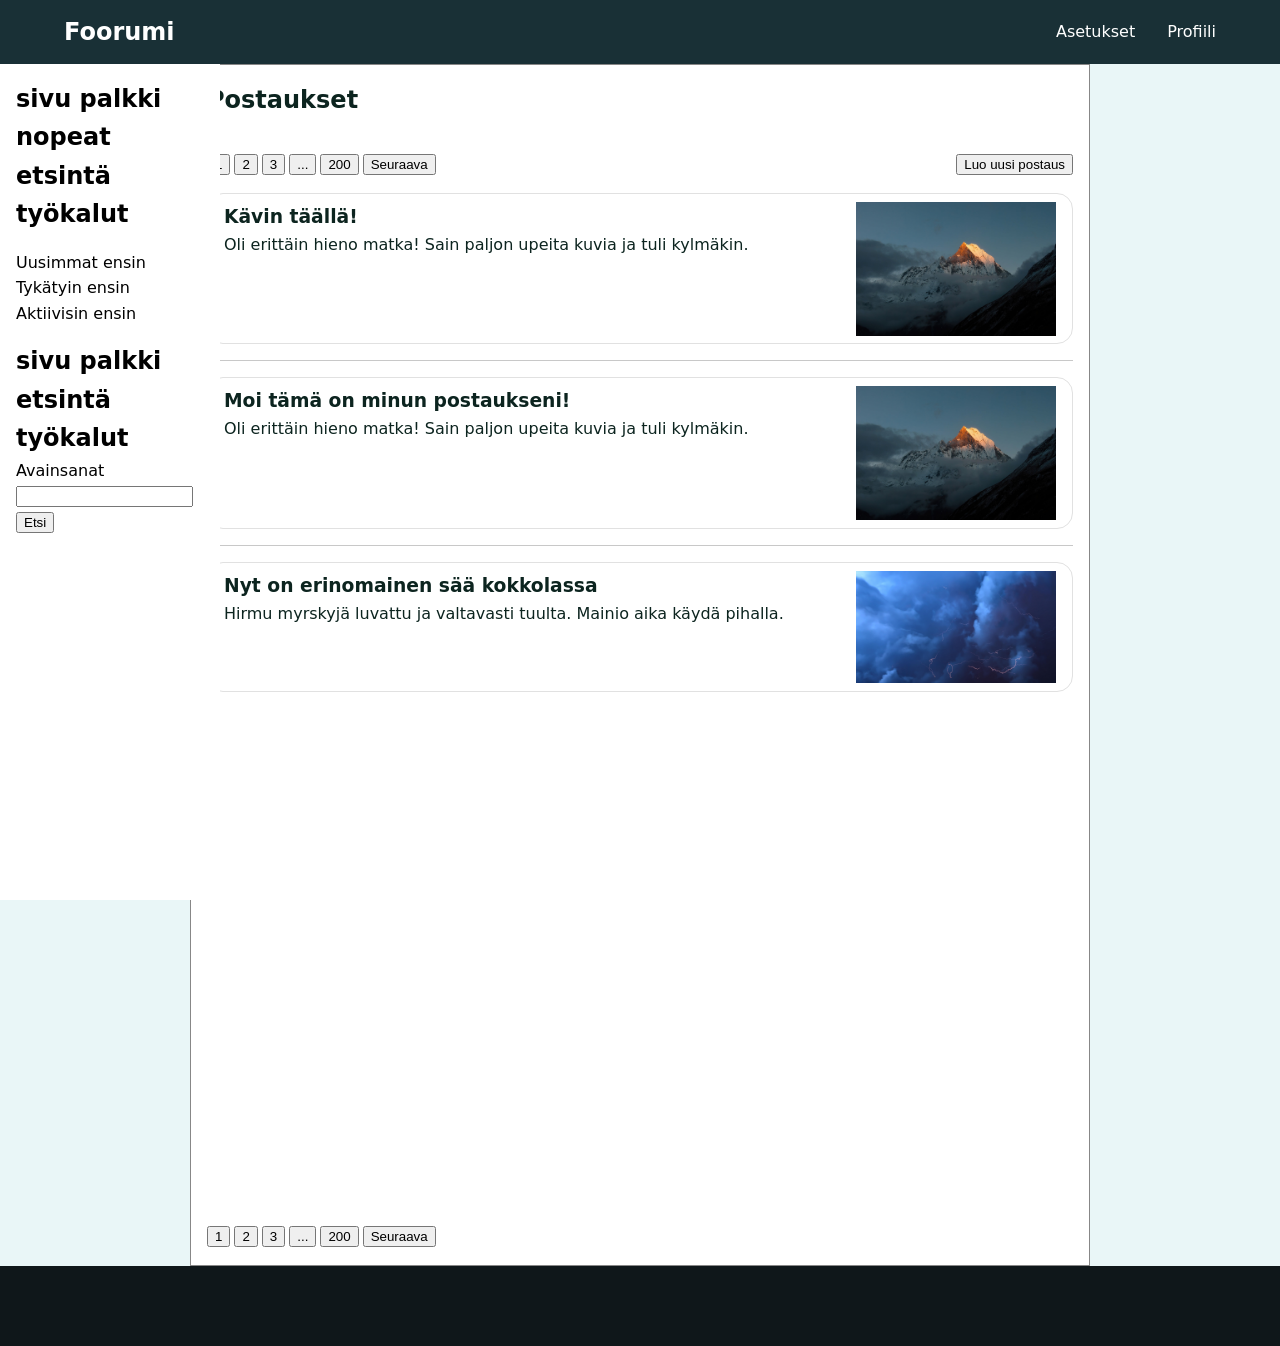
==== index.html @ 82a55884 "sidebar muutettu. Indexin main parannuksia." ====
<!DOCTYPE html>
<html lang="fi">

<head>
    <link rel="stylesheet" href="css/style.css">
    <meta charset="UTF-8">
    <meta name="viewport" content="width=device-width, initial-scale=1.0">
    <title>Foorumi</title>
</head>

<aside class="sidebar">
    <article>
        <h2>sivu palkki nopeat etsintä työkalut</h2>
        <ul>
            <li><a>Uusimmat ensin</a></li>
            <li><a>Tykätyin ensin</a></li>
            <li><a>Aktiivisin ensin</a></li>
        </ul>
    </article>
    <article>
        <h2>sivu palkki etsintä työkalut</h2>
        <label for="keywords">Avainsanat</label>
        <input id="keywords" type="text">
        <button>Etsi</button>
    </article>
</aside>

<body>
    <header>
        <nav>
            <h1 class="navbar-button">
                <a href="index.html" >Foorumi</a>
            </h1>
        </nav>
        <nav>
            <a href="index.html" class="navbar-button hover-button" >Asetukset</a>
            <a href="profile.html" class="navbar-button hover-button">Profiili</a>
        </nav>
    </header>
    <main class="main-content">
        <section class="posts-section">
            <div class="posts-top">
                <h2 class="posts-title">Postaukset</h2>
                <nav class="picker-bar">
                    <ul class="page-picker">
                        <li><button>1</button></li>
                        <li><button>2</button></li>
                        <li><button>3</button></li>
                        <li><button>...</button></li>
                        <li><button>200</button></li>
                        <li><button>Seuraava</button></li>
                    </ul>
                    <button>Luo uusi postaus</button>
                </nav>
            </div>

            <div class="post-container">
                <a href="post.html">
                    <article class="post">
                        <div class="post-text">
                            <h3>Kävin täällä!</h3>
                            <p>Oli erittäin hieno matka! Sain paljon upeita kuvia ja tuli kylmäkin.</p>
                        </div>
                        <div class="post-img">
                            <img src="images/post_images/mountains.jpg" class="post-thumbnail-image" alt="">
                        </div>

                    </article>
                </a>
                <hr>
                <a href="post.html">
                    <article class="post">
                        <div class="post-text">
                            <h3>Moi tämä on minun postaukseni!</h3>
                            <p>Oli erittäin hieno matka! Sain paljon upeita kuvia ja tuli kylmäkin.</p>
                        </div>
                        <div class="post-img">
                            <img src="images/post_images/mountains.jpg" class="post-thumbnail-image" alt="">
                        </div>

                    </article>
                </a>
                <hr>
                <a href="post.html">
                    <article class="post">
                        <div class="post-text">
                            <h3>Nyt on erinomainen sää kokkolassa</h3>
                            <p>Hirmu myrskyjä luvattu ja valtavasti tuulta. Mainio aika käydä pihalla.</p>
                        </div>
                        <div class="post-img">
                            <img src="images/post_images/storm.jpg" class="post-thumbnail-image" alt="">
                        </div>

                    </article>
                </a>
            </div>

            <div class="posts-top">
                <nav>
                    <ul class="page-picker">
                        <li><button>1</button></li>
                        <li><button>2</button></li>
                        <li><button>3</button></li>
                        <li><button>...</button></li>
                        <li><button>200</button></li>
                        <li><button>Seuraava</button></li>
                    </ul>
                </nav>
            </div>

        </section>
    </main>
    <footer>

    </footer>
</body>

</html>
---- css/style.css ----
h1,h2,h3,h4,h5,p{
    margin:0;
}
a{
    color: inherit;     
    text-decoration: none;
}
ul {
    padding:0;
    list-style:none;
}

body{
    padding:0px;
    margin:0px;
    background-color:#e9f6f7;
    font-family: system-ui, -apple-system, "Segoe UI", Roboto, sans-serif;
    line-height:1.6;
}
header {
    position:sticky;
    top:0;

    display:flex;
    justify-content: space-between;
    background-color:#193036;
    margin:0;
    padding-inline: 3rem;
    min-height:4rem;
    color:#eef2fa;


}
.main-index {
    display : grid;
    grid-template-columns: 250px 1fr;
    gap: 1.5rem;
    max-width: 1100px;
    margin-inline:auto;
    align-items: start;
    margin-top:1rem;
    color:#0c241f;

}

.sidebar {
    box-sizing:border-box;
    padding:1rem;
    position:fixed;
    top:4rem;
    left:0;
    bottom:0;
    width: max(220px, calc((100vw - 900px) / 2));
    z-index:1;
    background:white;


}
.posts-section{
    display:flex;
    flex-direction:column;
    background-color:#ffffff;
    min-height: 1200px;
    border: 1px solid rgb(135, 135, 135);
}
.posts-section > :last-child{
    margin-top:auto;
}
footer {
    position:relative;
    background-color:#0f171a;
    min-height:80px;
    z-index:100;
}
.page-picker {
    display:flex;
    gap: 0.25rem;
    justify-content: left;

}
.picker-bar{
    display:flex;
    justify-content:space-between;
    align-items:center;
    gap:1rem;
}

.posts-title{
    margin:1rem;
    margin-left:0px;
}
.posts-top {
    padding-inline:1rem;
}


.post-container{
    display:flex;
    gap:1rem;
    flex-direction:column;
}
.post {
    border:1px solid rgb(225,225,225);
    border-radius:1rem;
    min-height:3rem;
    padding-inline:1rem;
    padding-top:0.5rem;
    display:flex;
    max-height:200px;
    justify-content:space-between;
    margin: 0 1rem;
}
hr{
    border:none;
    height:1px;
    background:rgb(200,200,200);
    margin:0 1rem;
}
.post-thumbnail-image{
    max-width: 200px;
    max-height:200px;
    height: auto;
    width:auto;
}

.post:hover{
    background-color: rgb(240,240,240);
}


header nav {
    color: white;
    display: flex;
    justify-content: space-between;
    align-items: stretch;
}

.navbar-button{
    display: flex;
    align-items: center;
    padding: 0 1rem;
}

.hover-button:hover{
    background-color:rgb(29, 111, 96);
}

.selected{
    text-decoration:underline;
    text-decoration-color:rgb(244, 168, 46);
    text-decoration-thickness: 2px;
    text-underline-offset:6px;
    background-color:rgb(29, 111, 96);
}

.main-content {
    max-width: 900px;
    margin-inline:auto;
    color:#0c241f;
}
.profile-section{
    display:flex;
    flex-direction:column;
    background-color:#ffffff;
    min-height: 1200px;
    border: 1px solid rgb(135, 135, 135)
}

.profile-header {
    display: flex;
}

.profile-header-content {
    flex: 1;
    contain: size;            /* height comes from the picture only */
    display: flex;
    flex-direction: column;   /* h1 on top, text below */
    overflow: hidden;
}
    


.profile-header-text{
    flex: 1;                  /* grabs the remaining height under the h1 */
    min-height: 0;            /* allows it to be smaller than its content */
    display: flex;
    flex-direction: column;   /* items go top to bottom... */
    flex-wrap: wrap;          /* ...then wrap into a new column to the right */
    align-content: flex-start;
    align-items: flex-start;
    overflow-x: auto;

}
.profile-header-cell{
    display: flex;
    align-items:flex-start;
    margin-right:1rem;
    padding:0;
    gap:0.25rem;
}

.profile-picture{
    height:200px;
    width:200px;
}

.profile-main-content{
    background-color:#f2f2f2;
    height:1000px;
}

.profile-article{
    margin:1rem;
    background-color:white;
    border-radius:1rem;
    padding:1rem;
    max-height: 500px;
    overflow-y: auto;
    box-shadow: 0 2px 8px rgba(0, 0, 0, 0.2);
}

.me-section-image{
    max-width: 100%;
    height: auto;
}

.post-header{
    display:flex;
    justify-content:space-between;
    padding:1rem;
}

.post-image{
    max-width:500px;
    max-height:500px;
    height:auto;
    width:auto;
    border-radius:1rem;
}
.post-content{

}
.button {
    display: inline-block;
    padding: 0.5rem 0.5rem;
    border: 1px solid black;
    background: white;
    color: inherit;
    text-decoration: none;
    cursor: pointer;
}

.post-top-content{
    display:flex;

}

.post-profile-picture{
    max-width:50px;
    max-height:50px;
    height: auto;
    width:auto;
}

.comment-section{
    padding:2rem;
    background-color:#f2f2f2;
}
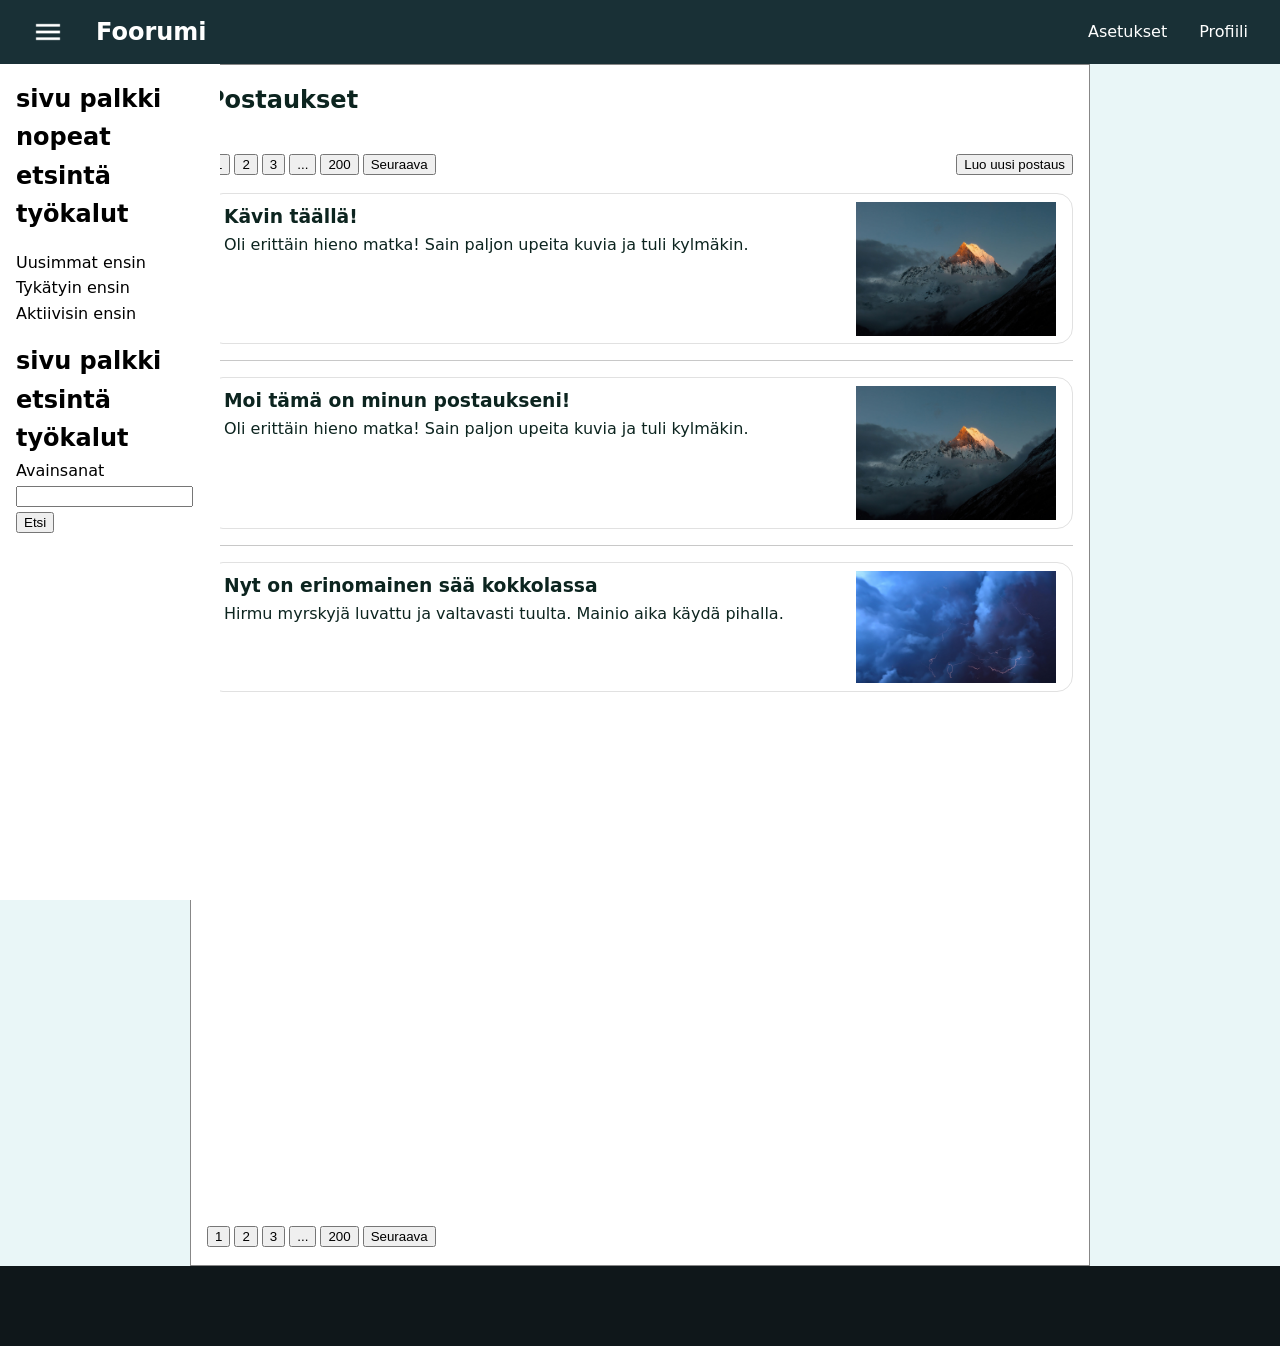
==== commit 13e60eda: "Sivupalkille lisätty nappi avaamista varten. Ei toiminnallisuutta." ====
--- a/index.html
+++ b/index.html
@@ -26,8 +26,12 @@
 </aside>
 
 <body>
-    <header>
+    <header class="body-header">
         <nav>
+            <button class="navbar-button sidebar-button">
+                <img src="images/icons/menu.png" alt="Sidebar opening button" class="menu-icon">
+            </button>
+
             <h1 class="navbar-button">
                 <a href="index.html" >Foorumi</a>
             </h1>
@@ -62,7 +66,7 @@
                             <p>Oli erittäin hieno matka! Sain paljon upeita kuvia ja tuli kylmäkin.</p>
                         </div>
                         <div class="post-img">
-                            <img src="images/post_images/mountains.jpg" class="post-thumbnail-image" alt="">
+                            <img src="images/post_images/mountains.jpg" class="post-thumbnail-image" alt="Pilvien takana olevia vuoristoja">
                         </div>
 
                     </article>
@@ -75,7 +79,7 @@
                             <p>Oli erittäin hieno matka! Sain paljon upeita kuvia ja tuli kylmäkin.</p>
                         </div>
                         <div class="post-img">
-                            <img src="images/post_images/mountains.jpg" class="post-thumbnail-image" alt="">
+                            <img src="images/post_images/mountains.jpg" class="post-thumbnail-image" alt="Pilvien takana olevia vuoristoja">
                         </div>
 
                     </article>
@@ -88,7 +92,7 @@
                             <p>Hirmu myrskyjä luvattu ja valtavasti tuulta. Mainio aika käydä pihalla.</p>
                         </div>
                         <div class="post-img">
-                            <img src="images/post_images/storm.jpg" class="post-thumbnail-image" alt="">
+                            <img src="images/post_images/storm.jpg" class="post-thumbnail-image" alt="Myrskypilviä">
                         </div>
 
                     </article>
--- a/css/style.css
+++ b/css/style.css
@@ -17,19 +17,17 @@
     font-family: system-ui, -apple-system, "Segoe UI", Roboto, sans-serif;
     line-height:1.6;
 }
-header {
+.body-header {
     position:sticky;
     top:0;
-
+    z-index:50;
     display:flex;
     justify-content: space-between;
     background-color:#193036;
     margin:0;
-    padding-inline: 3rem;
+    padding-inline: 1rem;
     min-height:4rem;
     color:#eef2fa;
-
-
 }
 .main-index {
     display : grid;
@@ -53,9 +51,12 @@
     width: max(220px, calc((100vw - 900px) / 2));
     z-index:1;
     background:white;
-
-
-}
+}
+.sidebar.closed{
+    transform: translateX(-100%);
+    visibility: hidden;
+}
+
 .posts-section{
     display:flex;
     flex-direction:column;
@@ -135,6 +136,19 @@
     align-items: stretch;
 }
 
+.menu-icon {
+    width: 32px;
+}
+
+.sidebar-button{
+    background-color:inherit;
+    border:none;
+}
+
+.sidebar-button:hover{
+    cursor:pointer;
+}
+
 .navbar-button{
     display: flex;
     align-items: center;
@@ -172,20 +186,20 @@
 
 .profile-header-content {
     flex: 1;
-    contain: size;            /* height comes from the picture only */
-    display: flex;
-    flex-direction: column;   /* h1 on top, text below */
+    contain: size;          
+    display: flex;
+    flex-direction: column; 
     overflow: hidden;
 }
     
 
 
 .profile-header-text{
-    flex: 1;                  /* grabs the remaining height under the h1 */
-    min-height: 0;            /* allows it to be smaller than its content */
-    display: flex;
-    flex-direction: column;   /* items go top to bottom... */
-    flex-wrap: wrap;          /* ...then wrap into a new column to the right */
+    flex: 1;                
+    min-height: 0;            
+    display: flex;
+    flex-direction: column;   
+    flex-wrap: wrap;          
     align-content: flex-start;
     align-items: flex-start;
     overflow-x: auto;
@@ -213,15 +227,26 @@
     margin:1rem;
     background-color:white;
     border-radius:1rem;
-    padding:1rem;
-    max-height: 500px;
-    overflow-y: auto;
+    padding: 0 1rem 1rem 1rem;
+    max-height: 400px;
+    overflow-y: scroll;
     box-shadow: 0 2px 8px rgba(0, 0, 0, 0.2);
 }
+
+
+.profile-article-header{
+    position:sticky;
+    background-color:white;
+    color:black;
+    z-index: 10;
+    top:0;
+    scrollbar-width: thin;
+}
+
 
 .me-section-image{
     max-width: 100%;
-    height: auto;
+    max-height:350px;
 }
 
 .post-header{
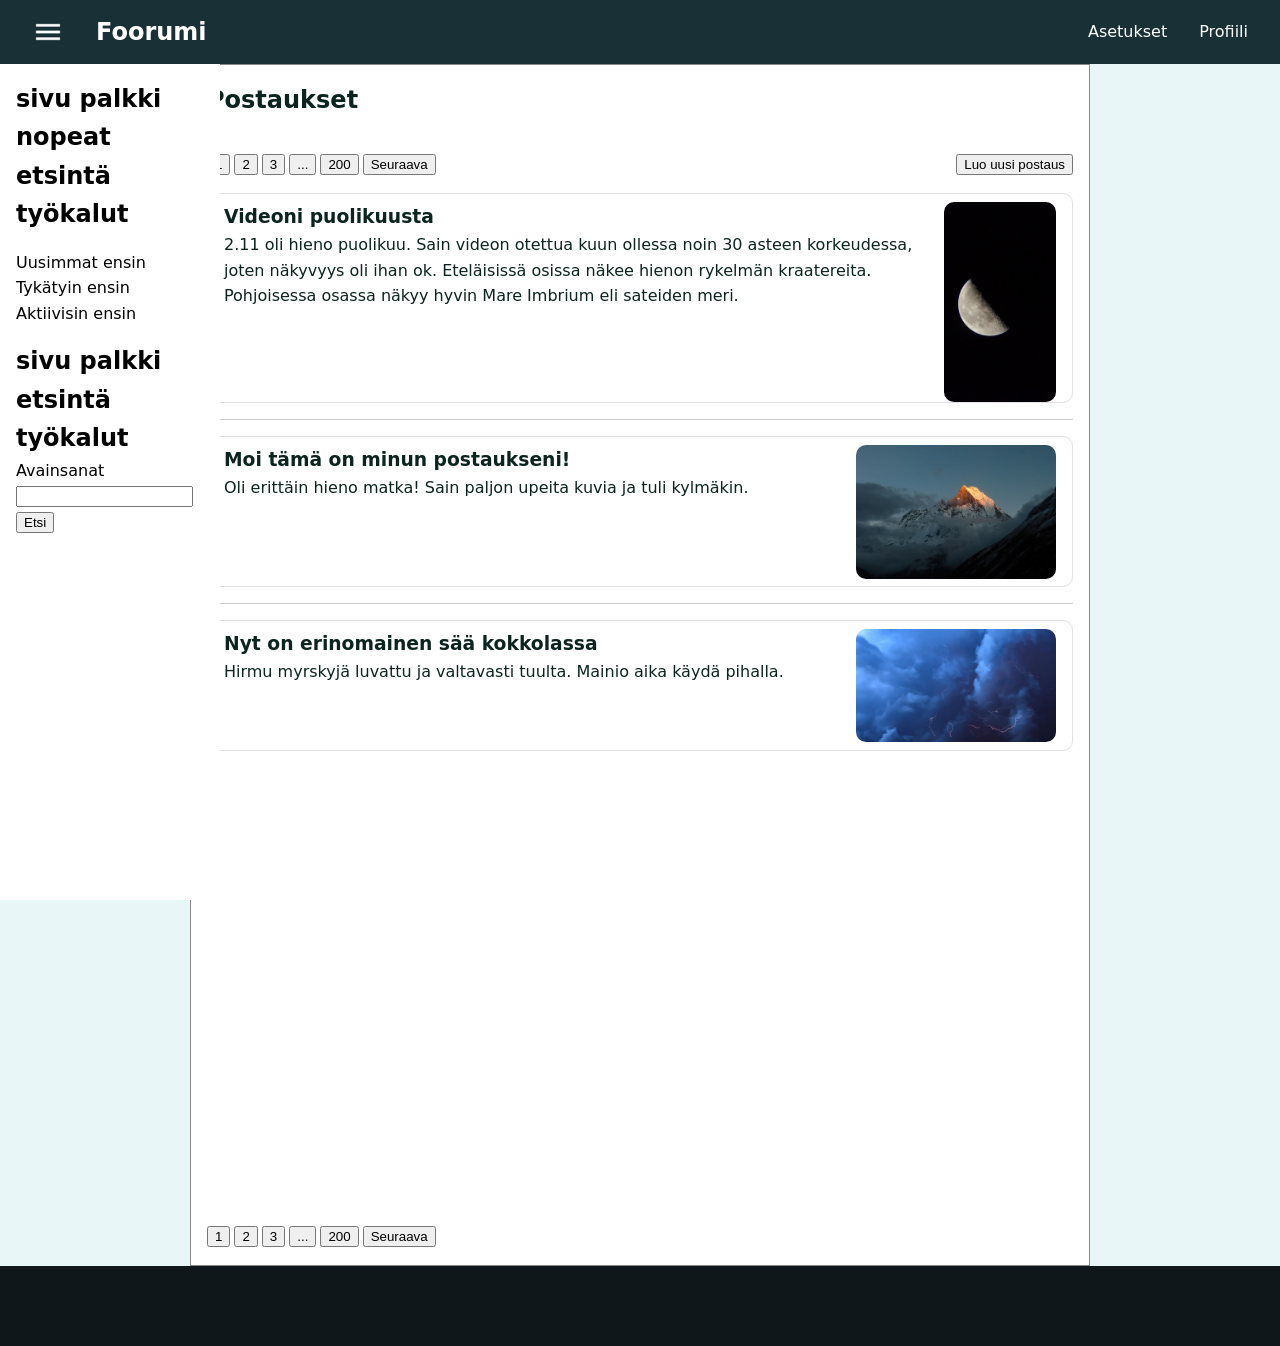
==== commit d52267d1: "Post sivulle lisätty video ja uusi aihe. Profiilille lisätty "Kaikki postaukseni" sektioon yksi post" ====
--- a/index.html
+++ b/index.html
@@ -61,11 +61,24 @@
             <div class="post-container">
                 <a href="post.html">
                     <article class="post">
-                        <div class="post-text">
-                            <h3>Kävin täällä!</h3>
+                        <div>
+                            <h3>Videoni puolikuusta</h3>
+                            <p>2.11 oli hieno puolikuu. Sain videon otettua kuun ollessa noin 30 asteen korkeudessa, joten näkyvyys oli ihan ok. Eteläisissä osissa näkee hienon rykelmän kraatereita. Pohjoisessa osassa näkyy hyvin Mare Imbrium eli sateiden meri.</p>
+                        </div>
+                        <div>
+                            <img src="images/post_videos/thumbnails/puolikuu_thumbnail.jpg" class="post-thumbnail-image" alt="Kuva puolikuusta">
+                        </div>
+
+                    </article>
+                </a>
+                <hr>
+                <a href="post.html">
+                    <article class="post">
+                        <div>
+                            <h3>Moi tämä on minun postaukseni!</h3>
                             <p>Oli erittäin hieno matka! Sain paljon upeita kuvia ja tuli kylmäkin.</p>
                         </div>
-                        <div class="post-img">
+                        <div>
                             <img src="images/post_images/mountains.jpg" class="post-thumbnail-image" alt="Pilvien takana olevia vuoristoja">
                         </div>
 
@@ -74,24 +87,11 @@
                 <hr>
                 <a href="post.html">
                     <article class="post">
-                        <div class="post-text">
-                            <h3>Moi tämä on minun postaukseni!</h3>
-                            <p>Oli erittäin hieno matka! Sain paljon upeita kuvia ja tuli kylmäkin.</p>
-                        </div>
-                        <div class="post-img">
-                            <img src="images/post_images/mountains.jpg" class="post-thumbnail-image" alt="Pilvien takana olevia vuoristoja">
-                        </div>
-
-                    </article>
-                </a>
-                <hr>
-                <a href="post.html">
-                    <article class="post">
-                        <div class="post-text">
+                        <div>
                             <h3>Nyt on erinomainen sää kokkolassa</h3>
                             <p>Hirmu myrskyjä luvattu ja valtavasti tuulta. Mainio aika käydä pihalla.</p>
                         </div>
-                        <div class="post-img">
+                        <div>
                             <img src="images/post_images/storm.jpg" class="post-thumbnail-image" alt="Myrskypilviä">
                         </div>
 
--- a/css/style.css
+++ b/css/style.css
@@ -102,7 +102,7 @@
 }
 .post {
     border:1px solid rgb(225,225,225);
-    border-radius:1rem;
+    border-radius:10px;
     min-height:3rem;
     padding-inline:1rem;
     padding-top:0.5rem;
@@ -122,6 +122,7 @@
     max-height:200px;
     height: auto;
     width:auto;
+    border-radius: 10px;
 }
 
 .post:hover{
@@ -226,7 +227,7 @@
 .profile-article{
     margin:1rem;
     background-color:white;
-    border-radius:1rem;
+    border-radius:10px;
     padding: 0 1rem 1rem 1rem;
     max-height: 400px;
     overflow-y: scroll;
@@ -256,15 +257,21 @@
 }
 
 .post-image{
-    max-width:500px;
-    max-height:500px;
+    max-width:400px;
+    max-height:400px;
     height:auto;
     width:auto;
-    border-radius:1rem;
-}
-.post-content{
-
-}
+    border-radius:10px;
+}
+
+.post-video{
+    max-width:400px;
+    max-height:600px;
+    height:auto;
+    width:auto;
+    border-radius:10px;
+}
+
 .button {
     display: inline-block;
     padding: 0.5rem 0.5rem;
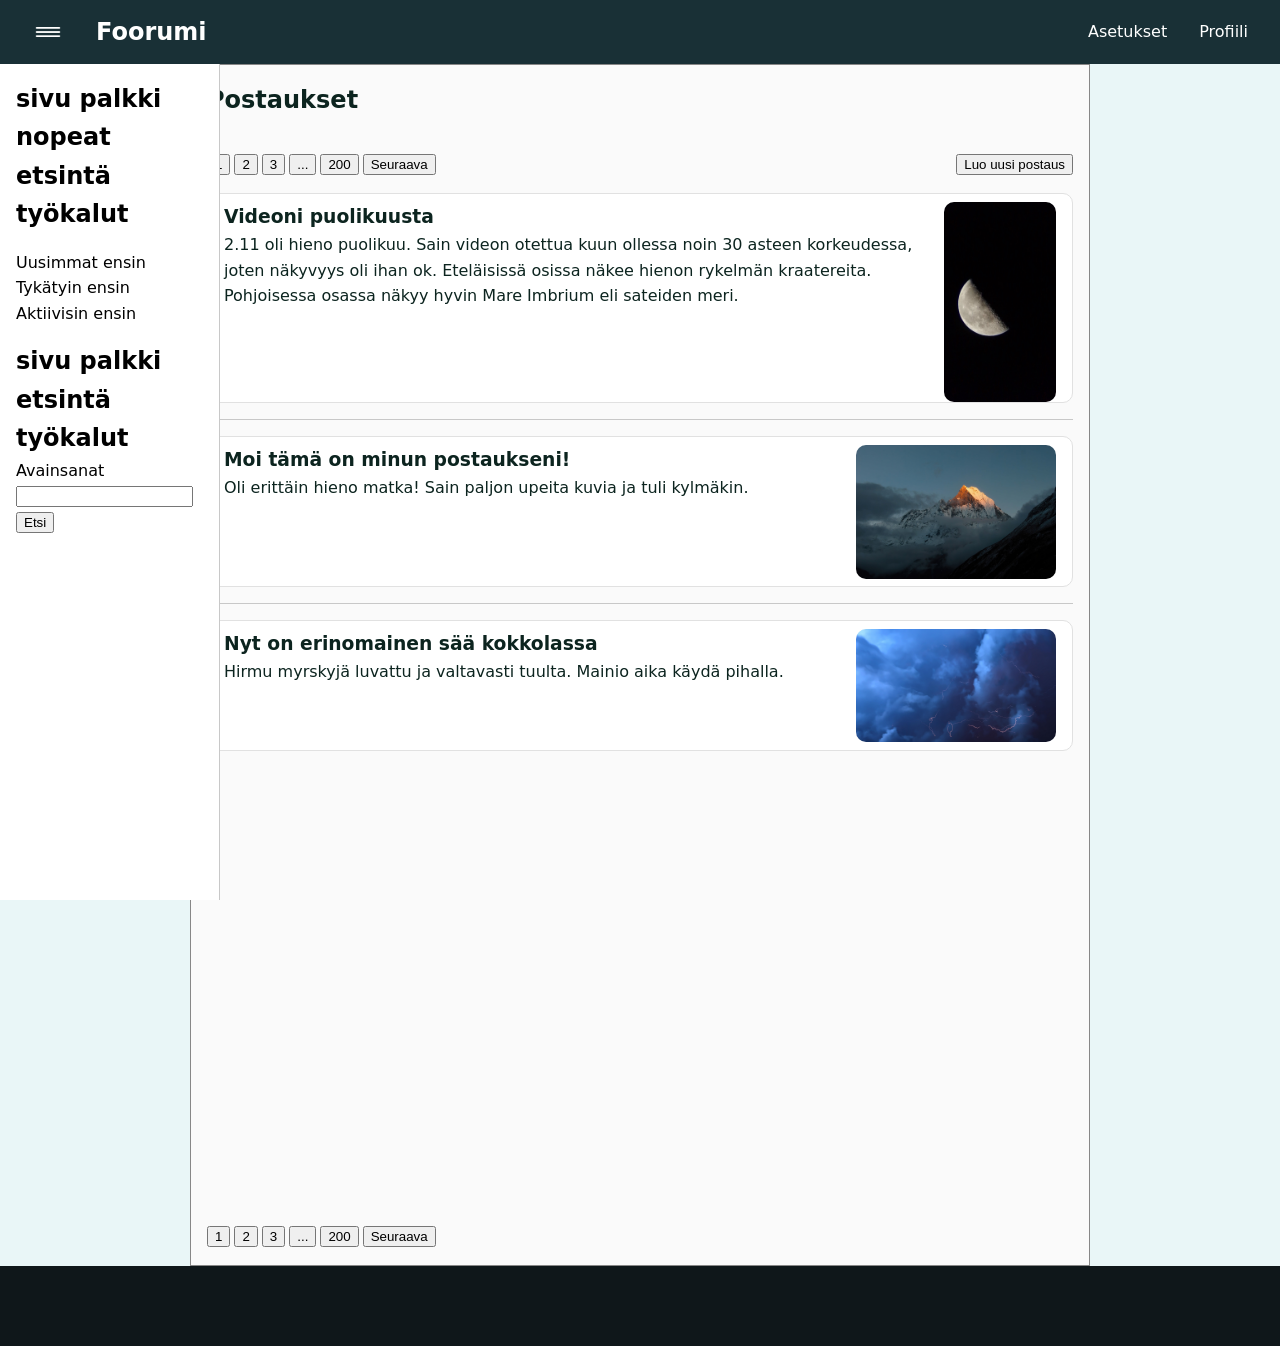
==== commit 4c64dcf7: "Kuville lisätty width ja height .html tiedostoihin." ====
--- a/index.html
+++ b/index.html
@@ -29,7 +29,7 @@
     <header class="body-header">
         <nav>
             <button class="navbar-button sidebar-button">
-                <img src="images/icons/menu.png" alt="Sidebar opening button" class="menu-icon">
+                <img src="images/icons/menu.png" alt="Sidebar opening button" class="menu-icon" width="20" height="20">
             </button>
 
             <h1 class="navbar-button">
@@ -66,7 +66,7 @@
                             <p>2.11 oli hieno puolikuu. Sain videon otettua kuun ollessa noin 30 asteen korkeudessa, joten näkyvyys oli ihan ok. Eteläisissä osissa näkee hienon rykelmän kraatereita. Pohjoisessa osassa näkyy hyvin Mare Imbrium eli sateiden meri.</p>
                         </div>
                         <div>
-                            <img src="images/post_videos/thumbnails/puolikuu_thumbnail.jpg" class="post-thumbnail-image" alt="Kuva puolikuusta">
+                            <img src="images/post_videos/thumbnails/puolikuu_thumbnail.jpg" class="post-thumbnail-image" alt="Kuva puolikuusta" width="200" height="200">
                         </div>
 
                     </article>
@@ -79,7 +79,7 @@
                             <p>Oli erittäin hieno matka! Sain paljon upeita kuvia ja tuli kylmäkin.</p>
                         </div>
                         <div>
-                            <img src="images/post_images/mountains.jpg" class="post-thumbnail-image" alt="Pilvien takana olevia vuoristoja">
+                            <img src="images/post_images/mountains.jpg" class="post-thumbnail-image" alt="Pilvien takana olevia vuoristoja" width="200" height="200">
                         </div>
 
                     </article>
@@ -92,7 +92,7 @@
                             <p>Hirmu myrskyjä luvattu ja valtavasti tuulta. Mainio aika käydä pihalla.</p>
                         </div>
                         <div>
-                            <img src="images/post_images/storm.jpg" class="post-thumbnail-image" alt="Myrskypilviä">
+                            <img src="images/post_images/storm.jpg" class="post-thumbnail-image" alt="Myrskypilviä" width="200" height="200">
                         </div>
 
                     </article>
--- a/css/style.css
+++ b/css/style.css
@@ -51,6 +51,7 @@
     width: max(220px, calc((100vw - 900px) / 2));
     z-index:1;
     background:white;
+    border-right:solid 1px rgb(200, 200, 200);
 }
 .sidebar.closed{
     transform: translateX(-100%);
@@ -60,7 +61,7 @@
 .posts-section{
     display:flex;
     flex-direction:column;
-    background-color:#ffffff;
+    background-color:#fafafa;
     min-height: 1200px;
     border: 1px solid rgb(135, 135, 135);
 }
@@ -102,6 +103,7 @@
 }
 .post {
     border:1px solid rgb(225,225,225);
+    background-color:white;
     border-radius:10px;
     min-height:3rem;
     padding-inline:1rem;
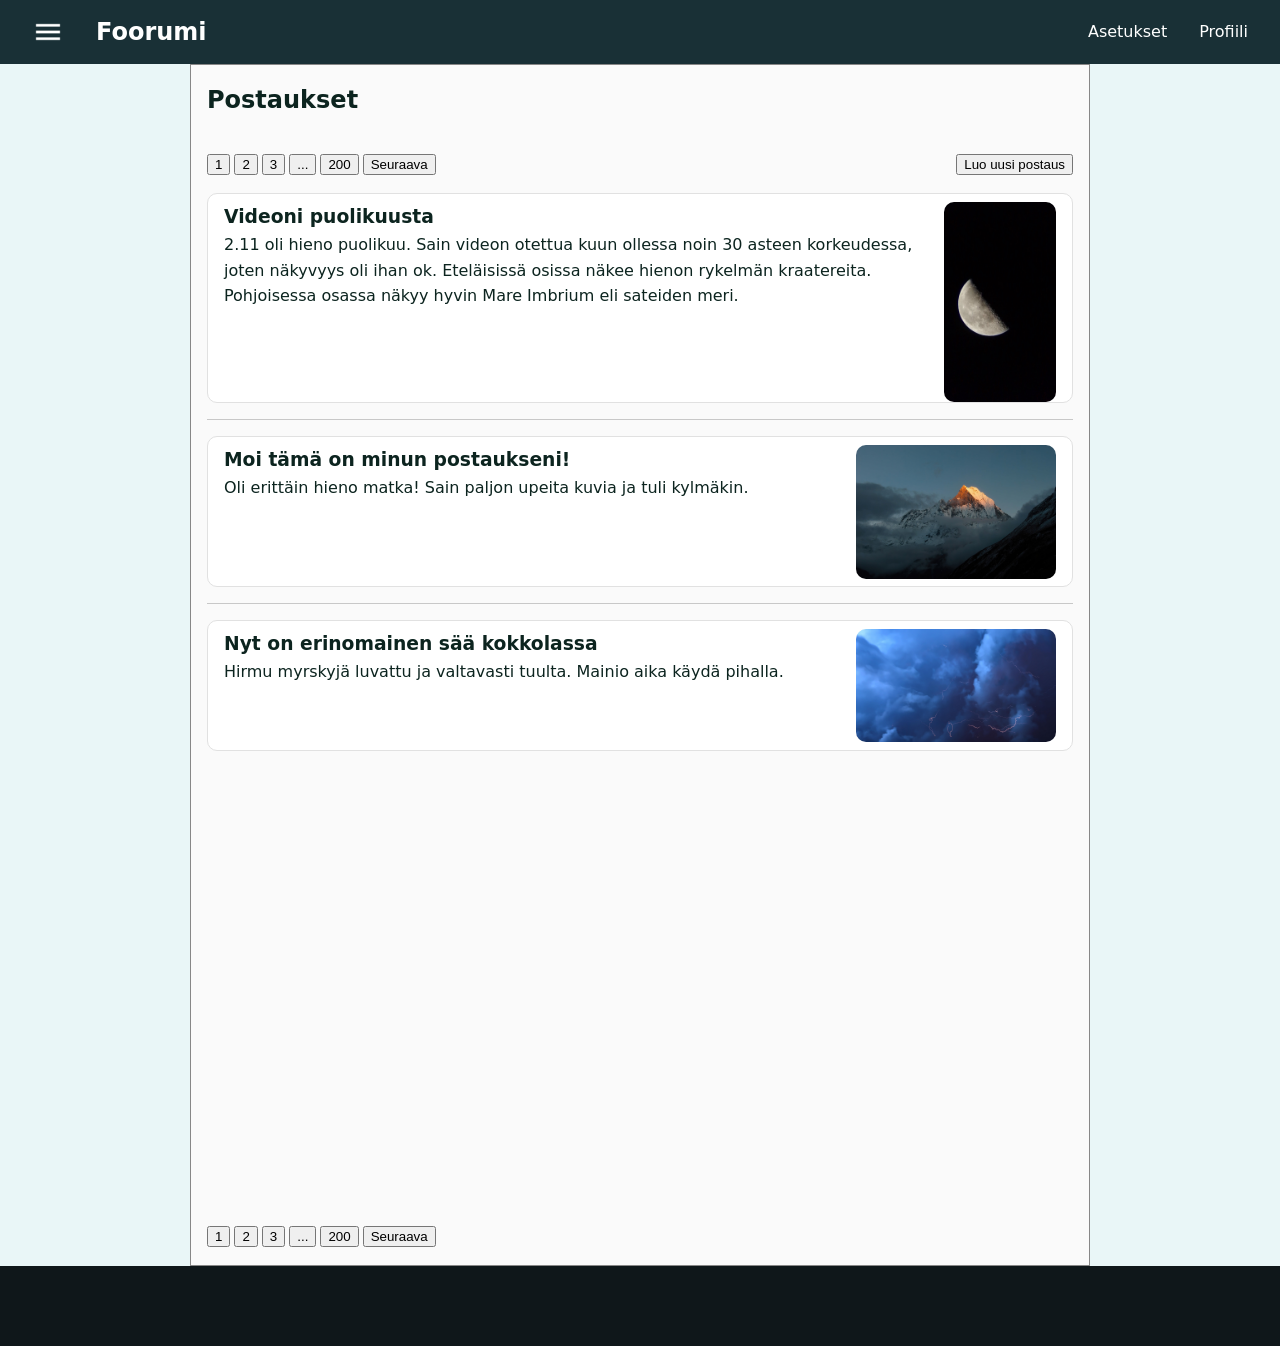
==== commit 4d0deb68: "Added opening and closing of the sidebar." ====
--- a/index.html
+++ b/index.html
@@ -8,7 +8,7 @@
     <title>Foorumi</title>
 </head>
 
-<aside class="sidebar">
+<aside class="sidebar closed" id="sidebar">
     <article>
         <h2>sivu palkki nopeat etsintä työkalut</h2>
         <ul>
@@ -28,8 +28,8 @@
 <body>
     <header class="body-header">
         <nav>
-            <button class="navbar-button sidebar-button">
-                <img src="images/icons/menu.png" alt="Sidebar opening button" class="menu-icon" width="20" height="20">
+            <button class="navbar-button sidebar-button hover-button" id="sidebar-toggle-btn">
+                <img src="images/icons/menu.png" alt="Sidebar opening button" class="menu-icon" width="20" height="20" id="sidebar-toggle-icon">
             </button>
 
             <h1 class="navbar-button">
@@ -117,6 +117,8 @@
     <footer>
 
     </footer>
+
+    <script src="script.js"></script>
 </body>
 
 </html>
--- a/css/style.css
+++ b/css/style.css
@@ -52,9 +52,13 @@
     z-index:1;
     background:white;
     border-right:solid 1px rgb(200, 200, 200);
+
+    transform: translateX(0);
+    transition: transform 0.25s ease;
 }
 .sidebar.closed{
     transform: translateX(-100%);
+    transition: transform 0.25s ease, visibility 0s linear 0.25s;
     visibility: hidden;
 }
 
@@ -141,6 +145,7 @@
 
 .menu-icon {
     width: 32px;
+    height:32px;
 }
 
 .sidebar-button{
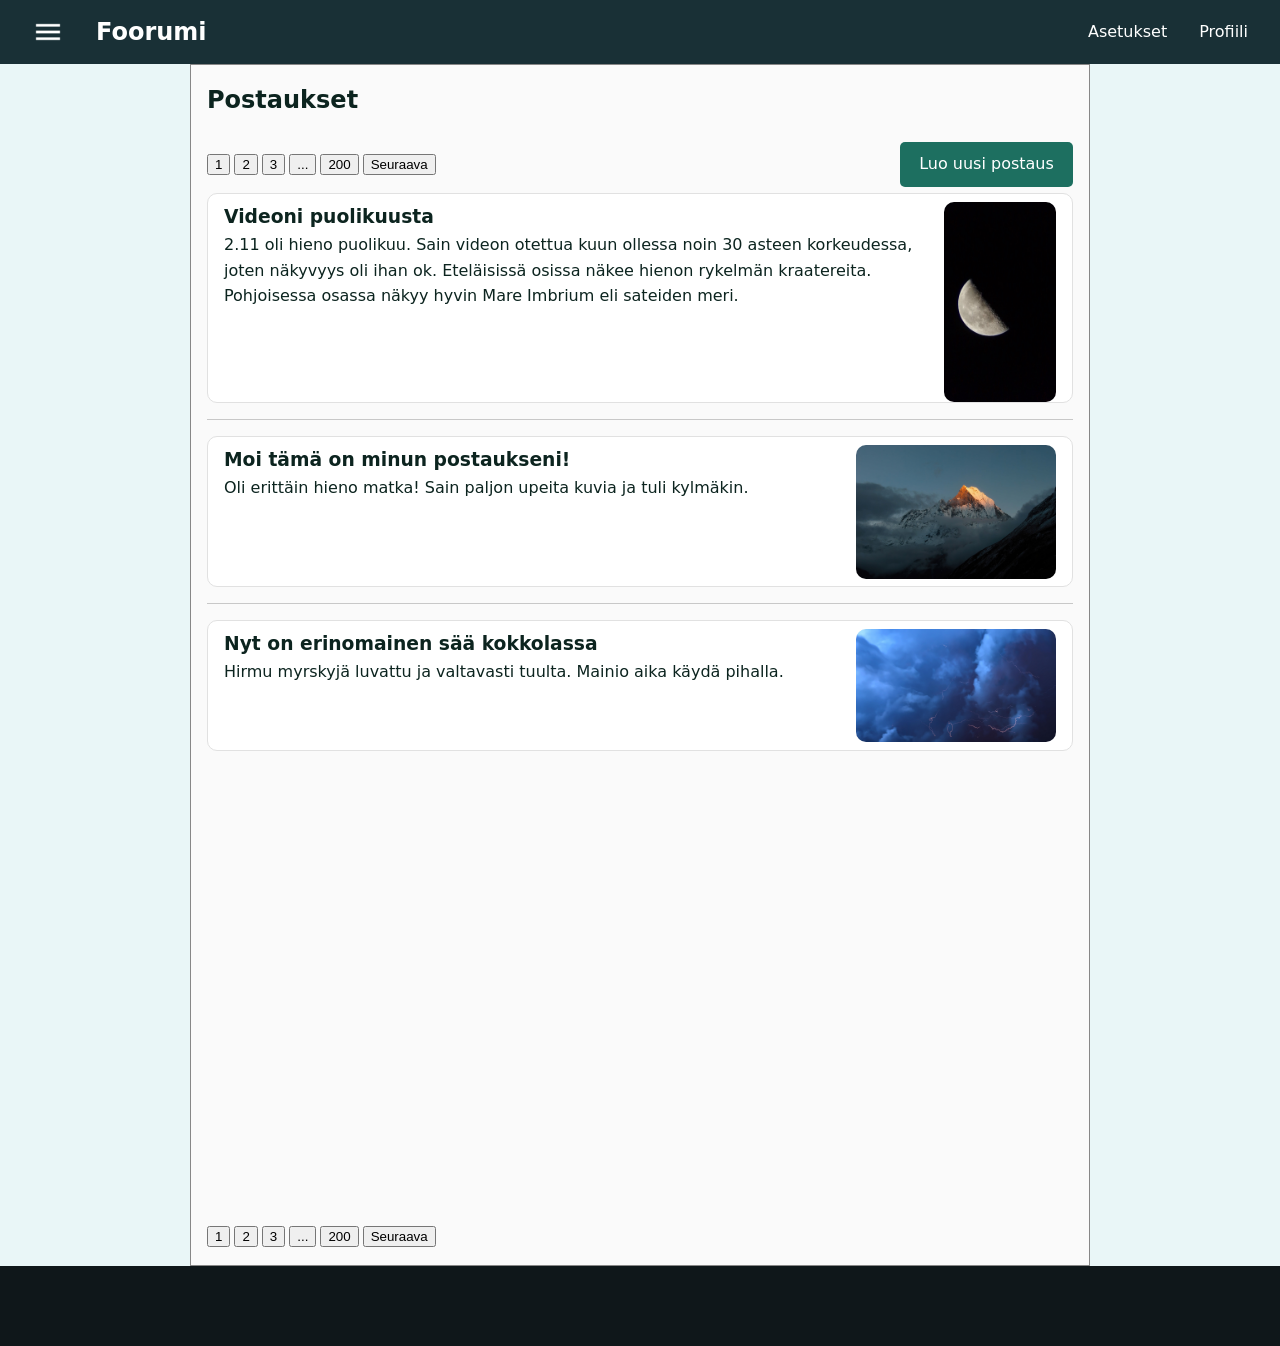
==== commit 297cf4ac: "From lisätty uudelle .html sivulle create_post.html. Napeille uutta tyyliä." ====
--- a/index.html
+++ b/index.html
@@ -54,7 +54,7 @@
                         <li><button>200</button></li>
                         <li><button>Seuraava</button></li>
                     </ul>
-                    <button>Luo uusi postaus</button>
+                    <a href="create_post.html" class="btn hover-button-alt">Luo uusi postaus</a>
                 </nav>
             </div>
 
--- a/css/style.css
+++ b/css/style.css
@@ -1,4 +1,4 @@
-h1,h2,h3,h4,h5,p{
+h1,h2,h3,h4,h5,p, img{
     margin:0;
 }
 a{
@@ -16,6 +16,10 @@
     background-color:#e9f6f7;
     font-family: system-ui, -apple-system, "Segoe UI", Roboto, sans-serif;
     line-height:1.6;
+}
+
+label {
+    margin-top:1rem;
 }
 .body-header {
     position:sticky;
@@ -61,6 +65,23 @@
     transition: transform 0.25s ease, visibility 0s linear 0.25s;
     visibility: hidden;
 }
+.create-post-section{
+    background-color:#fafafa;
+    min-height: 1200px;
+    border: 1px solid rgb(135, 135, 135);
+}
+.create-post-top{
+    display:flex;
+    flex-direction:row;
+    gap:1rem;
+}
+
+.create-post-form{
+    display:flex;
+    flex-direction:column;
+    gap:0.5rem;
+    padding:1rem 4rem;
+}
 
 .posts-section{
     display:flex;
@@ -72,6 +93,34 @@
 .posts-section > :last-child{
     margin-top:auto;
 }
+
+.btn {
+    display: inline-block;
+    padding: 0.6rem 1.2rem;
+    background-color:rgb(29, 111, 96);
+    color: white;
+    text-decoration: none;
+    border-radius: 5px;
+    cursor: pointer;
+    max-width:200px;
+}
+
+.back-btn {
+    display: inline-block;
+    padding: 1rem 1rem;
+    background-color:rgb(255, 255, 255);
+    color: white;
+    text-decoration: none;
+    border-radius: 100px;
+    border: 1px solid rgb(177, 177, 177);
+    cursor: pointer;
+}
+
+.back-btn img{
+    display:block;
+}
+
+
 footer {
     position:relative;
     background-color:#0f171a;
@@ -165,6 +214,10 @@
 
 .hover-button:hover{
     background-color:rgb(29, 111, 96);
+}
+
+.hover-button-alt:hover{
+    background-color:rgb(28, 66, 59);
 }
 
 .selected{
@@ -279,15 +332,7 @@
     border-radius:10px;
 }
 
-.button {
-    display: inline-block;
-    padding: 0.5rem 0.5rem;
-    border: 1px solid black;
-    background: white;
-    color: inherit;
-    text-decoration: none;
-    cursor: pointer;
-}
+
 
 .post-top-content{
     display:flex;
